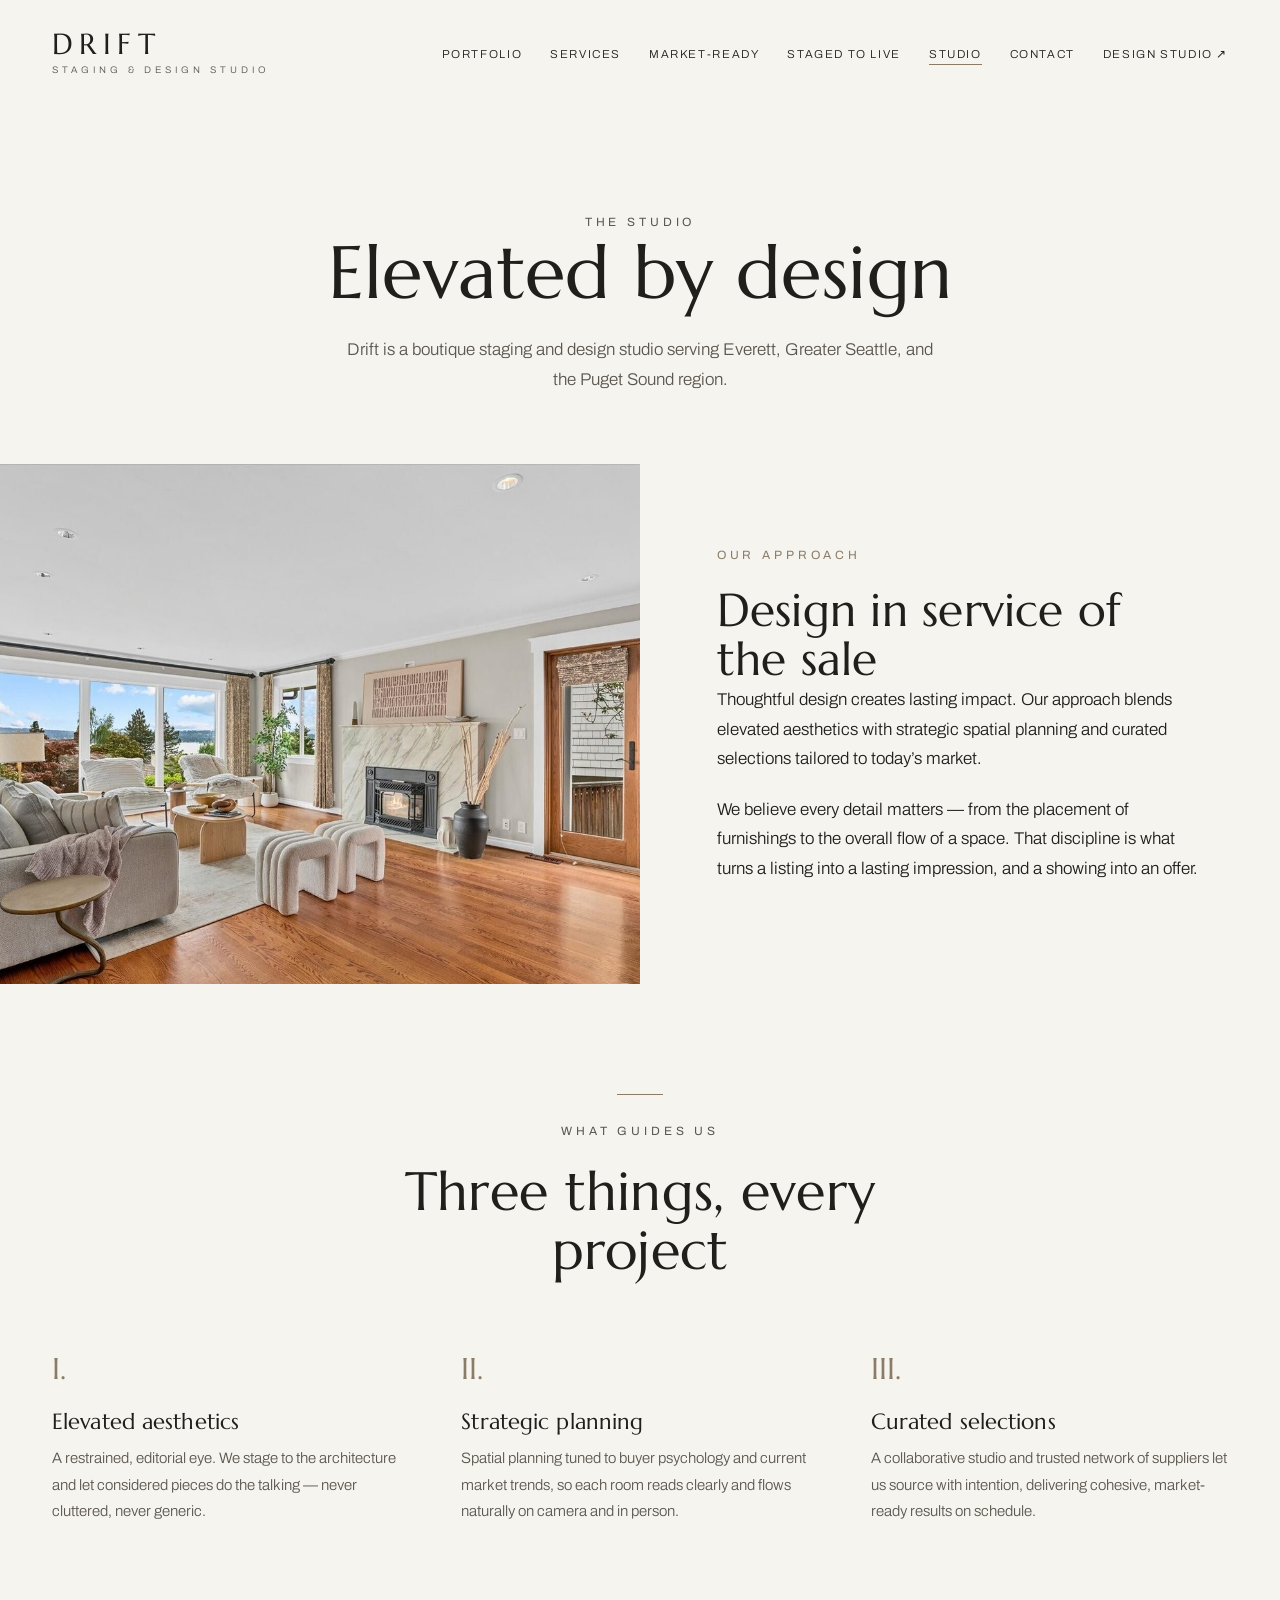
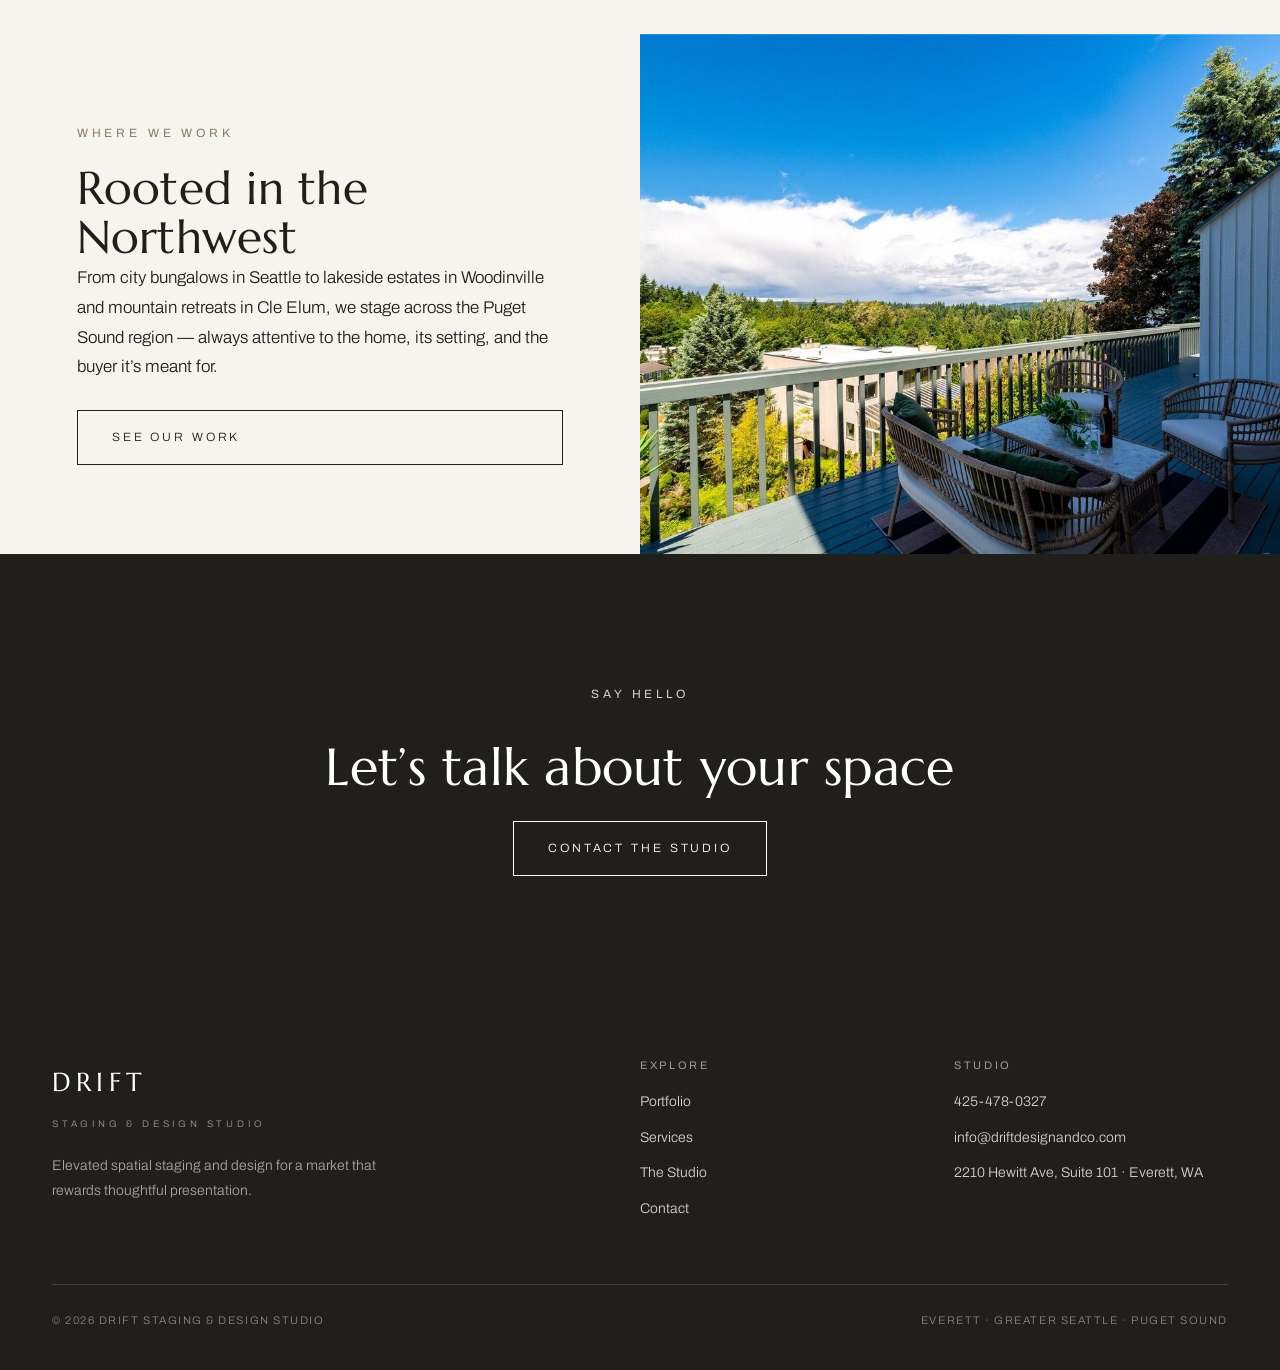
==== about.html @ a352042c "Add full staging site" ====
<!DOCTYPE html>
<html lang="en">
<head>
<meta charset="utf-8">
<meta name="viewport" content="width=device-width, initial-scale=1">
<title>The Studio &mdash; Drift Staging &amp; Design Studio</title>
<meta name="description" content="A boutique staging and design studio blending elevated aesthetics with strategic planning.">
<link rel="canonical" href="https://www.driftdesignandco.com/about.html">
<meta name="robots" content="index, follow">
<meta name="author" content="Drift Staging & Design Studio">
<meta property="og:type" content="website">
<meta property="og:site_name" content="Drift Staging & Design Studio">
<meta property="og:title" content="The Studio &mdash; Drift Staging &amp; Design Studio">
<meta property="og:description" content="A boutique staging and design studio blending elevated aesthetics with strategic planning.">
<meta property="og:url" content="https://www.driftdesignandco.com/about.html">
<meta property="og:image" content="https://www.driftdesignandco.com/assets/img/portfolio/84th-ave/84th-ave-01.jpg">
<meta name="twitter:card" content="summary_large_image">
<meta name="twitter:title" content="The Studio &mdash; Drift Staging &amp; Design Studio">
<meta name="twitter:description" content="A boutique staging and design studio blending elevated aesthetics with strategic planning.">
<meta name="twitter:image" content="https://www.driftdesignandco.com/assets/img/portfolio/84th-ave/84th-ave-01.jpg">
<meta name="theme-color" content="#211f1c">
<script type="application/ld+json">{"@context":"https://schema.org","@type":"ProfessionalService","name":"Drift Staging & Design Studio","alternateName":"Drift Staging","description":"Boutique home staging and market-ready design serving Everett, Greater Seattle, and the Puget Sound region.","image":"https://www.driftdesignandco.com/assets/img/portfolio/84th-ave/84th-ave-01.jpg","@id":"https://www.driftdesignandco.com","url":"https://www.driftdesignandco.com","telephone":"+1-425-478-0327","email":"info@driftdesignandco.com","address":{"@type":"PostalAddress","streetAddress":"2210 Hewitt Ave, Suite 101","addressLocality":"Everett","addressRegion":"WA","postalCode":"98201","addressCountry":"US"},"areaServed":["Everett","Seattle","Bellevue","Snohomish County","King County","Puget Sound"],"knowsAbout":["home staging","vacant staging","occupied staging","spec home staging","market-ready refresh","real estate staging"],"priceRange":"$$"}</script>
<link rel="preconnect" href="https://fonts.googleapis.com"><link rel="preconnect" href="https://fonts.gstatic.com" crossorigin><link href="https://fonts.googleapis.com/css2?family=Marcellus&family=Archivo:wght@300;400;500;600&display=swap" rel="stylesheet">
<link rel="stylesheet" href="assets/css/style.css">
</head>
<body>
<header class="site-header on-light">
  <div class="wrap">
    <a class="brand" href="index.html">
      <span class="mark">Drift</span>
      <span class="sub">Staging &amp; Design Studio</span>
    </a>
    <button class="nav-toggle" onclick="document.querySelector('nav.main').classList.toggle('show')">Menu</button>
    <nav class="main">
      <a href="portfolio.html">Portfolio</a>
      <a href="services.html">Services</a>
      <a href="market-ready.html">Market-Ready</a>
      <a href="staged-to-live.html">Staged to Live</a>
      <a href="about.html" class="active">Studio</a>
      <a href="contact.html">Contact</a>
      <a href="https://www.drift-ia.com" target="_blank" rel="noopener">Design Studio &nearr;</a>
    </nav>
  </div>
</header>

<section class="page-hero">
  <div class="wrap">
    <p class="eyebrow reveal">The Studio</p>
    <h1 class="reveal">Elevated by design</h1>
    <p class="reveal">Drift is a boutique staging and design studio serving Everett, Greater Seattle, and the Puget Sound region.</p>
  </div>
</section>

<section class="split">
  <div class="media"><img src="assets/img/portfolio/elma-court/elma-court-02.jpg" alt="Elevated staged interior"></div>
  <div class="body reveal">
    <p class="eyebrow">Our Approach</p>
    <h2>Design in service of the sale</h2>
    <p>Thoughtful design creates lasting impact. Our approach blends elevated aesthetics with strategic spatial planning and curated selections tailored to today&rsquo;s market.</p>
    <p>We believe every detail matters — from the placement of furnishings to the overall flow of a space. That discipline is what turns a listing into a lasting impression, and a showing into an offer.</p>
  </div>
</section>

<section class="pad">
  <div class="wrap">
    <div class="section-head center reveal">
      <hr class="rule">
      <p class="eyebrow">What Guides Us</p>
      <h2>Three things, every project</h2>
    </div>
    <div class="values">
      <div class="reveal">
        <span class="num">I.</span>
        <h3>Elevated aesthetics</h3>
        <p>A restrained, editorial eye. We stage to the architecture and let considered pieces do the talking — never cluttered, never generic.</p>
      </div>
      <div class="reveal">
        <span class="num">II.</span>
        <h3>Strategic planning</h3>
        <p>Spatial planning tuned to buyer psychology and current market trends, so each room reads clearly and flows naturally on camera and in person.</p>
      </div>
      <div class="reveal">
        <span class="num">III.</span>
        <h3>Curated selections</h3>
        <p>A collaborative studio and trusted network of suppliers let us source with intention, delivering cohesive, market-ready results on schedule.</p>
      </div>
    </div>
  </div>
</section>

<section class="split reverse">
  <div class="media"><img src="assets/img/portfolio/paisley/paisley-01.jpg" alt="Indoor-outdoor living"></div>
  <div class="body reveal">
    <p class="eyebrow">Where We Work</p>
    <h2>Rooted in the Northwest</h2>
    <p>From city bungalows in Seattle to lakeside estates in Woodinville and mountain retreats in Cle Elum, we stage across the Puget Sound region — always attentive to the home, its setting, and the buyer it&rsquo;s meant for.</p>
    <a class="btn" href="portfolio.html" style="margin-top:8px;">See Our Work</a>
  </div>
</section>

<section class="cta pad">
  <div class="wrap">
    <p class="eyebrow light reveal">Say Hello</p>
    <h2 class="reveal">Let&rsquo;s talk about your space</h2>
    <div class="reveal" style="margin-top:26px;"><a class="btn light" href="contact.html">Contact the Studio</a></div>
  </div>
</section>

<footer class="site-footer">
  <div class="wrap">
    <div class="cols">
      <div>
        <div class="mark">Drift</div>
        <div class="sub">Staging &amp; Design Studio</div>
        <p style="margin-top:22px;max-width:340px;font-size:14px;color:rgba(255,255,255,.6);">
          Elevated spatial staging and design for a market that rewards thoughtful presentation.</p>
        <div class="footer-social">
          <a data-social="instagram" href="#" target="_blank" rel="noopener" hidden>Instagram</a>
          <a data-social="facebook" href="#" target="_blank" rel="noopener" hidden>Facebook</a>
          <a data-social="pinterest" href="#" target="_blank" rel="noopener" hidden>Pinterest</a>
          <a data-social="houzz" href="#" target="_blank" rel="noopener" hidden>Houzz</a>
          <a data-social="linkedin" href="#" target="_blank" rel="noopener" hidden>LinkedIn</a>
        </div>
      </div>
      <div>
        <h4>Explore</h4>
        <a href="portfolio.html">Portfolio</a>
        <a href="services.html">Services</a>
        <a href="about.html">The Studio</a>
        <a href="contact.html">Contact</a>
      </div>
      <div>
        <h4>Studio</h4>
        <a data-cms="phone" href="tel:4254780327">425-478-0327</a>
        <a data-cms="email" href="mailto:info@driftdesignandco.com">info@driftdesignandco.com</a>
        <a href="contact.html">2210 Hewitt Ave, Suite 101 &middot; Everett, WA</a>
      </div>
    </div>
    <div class="bottom">
      <span>&copy; 2026 Drift Staging &amp; Design Studio</span>
      <span>Everett &middot; Greater Seattle &middot; Puget Sound</span>
    </div>
  </div>
</footer>
<script src="assets/js/app.js" defer></script>
<script src="https://identity.netlify.com/v1/netlify-identity-widget.js"></script>
<script>if(window.netlifyIdentity){netlifyIdentity.on("init",function(u){if(!u){netlifyIdentity.on("login",function(){document.location.href="/admin/";});}});}</script>
</body>
</html>
---- assets/css/style.css ----
/* ===========================================================
   Drift Staging & Design Studio — editorial minimal
   =========================================================== */
:root{
  --bg:#f6f4ef;
  --paper:#fbfaf7;
  --ink:#211f1c;
  --ink-soft:#5b564e;
  --line:#ded8cd;
  --accent:#8a7c67;      /* warm taupe */
  --accent-deep:#6f6357;
  --maxw:1240px;
  --serif:"Marcellus", Georgia, "Times New Roman", serif;
  --sans:"Archivo", "Helvetica Neue", Arial, sans-serif;
}
*{box-sizing:border-box;}
html{scroll-behavior:smooth;}
body{
  margin:0;
  background:var(--bg);
  color:var(--ink);
  font-family:var(--sans);
  font-size:17px;
  line-height:1.75;
  font-weight:300;
  -webkit-font-smoothing:antialiased;
  text-rendering:optimizeLegibility;
}
img{max-width:100%;display:block;}
a{color:inherit;text-decoration:none;transition:color .25s ease,opacity .25s ease;}
h1,h2,h3,h4{font-family:var(--serif);font-weight:400;line-height:1.08;letter-spacing:.005em;margin:0;}
p{margin:0 0 1.2em;}
.wrap{max-width:var(--maxw);margin:0 auto;padding:0 32px;}
.eyebrow{
  font-family:var(--sans);
  font-size:12px;
  letter-spacing:.32em;
  text-transform:uppercase;
  font-weight:400;
  color:var(--accent);
  margin:0 0 20px;
}
.eyebrow.light{color:rgba(255,255,255,.8);}

/* ---------- Header / nav ---------- */
.site-header{
  position:absolute;top:0;left:0;right:0;z-index:40;
}
.site-header .wrap{
  display:flex;align-items:center;justify-content:space-between;
  padding-top:30px;padding-bottom:30px;
}
.brand{display:flex;flex-direction:column;line-height:1;}
.brand .mark{font-family:var(--serif);font-size:29px;letter-spacing:.22em;text-transform:uppercase;}
.brand .sub{font-family:var(--sans);font-size:9.5px;letter-spacing:.42em;text-transform:uppercase;margin-top:7px;color:var(--ink-soft);}
nav.main a{
  font-size:11.5px;letter-spacing:.14em;text-transform:uppercase;
  margin-left:24px;color:var(--ink);position:relative;padding-bottom:3px;
}
nav.main a:hover{color:var(--accent);}
nav.main a.active:after{
  content:"";position:absolute;left:0;bottom:-2px;width:100%;height:1px;background:var(--accent);
}
.nav-toggle{display:none;background:none;border:0;cursor:pointer;font-size:12px;letter-spacing:.2em;text-transform:uppercase;}

/* header variant on light pages */
.site-header.on-light .brand .mark,
.site-header.on-light nav.main a{color:var(--ink);}

/* header over dark hero */
.site-header.on-dark .brand .mark,
.site-header.on-dark .brand .sub,
.site-header.on-dark nav.main a,
.site-header.on-dark .nav-toggle{color:#fff;}
.site-header.on-dark .brand .sub{color:rgba(255,255,255,.75);}
.site-header.on-dark nav.main a:hover{color:#fff;opacity:.7;}

/* ---------- Hero ---------- */
.hero{position:relative;min-height:92vh;display:flex;align-items:flex-end;color:#fff;overflow:hidden;}
.hero .bg{position:absolute;inset:0;}
.hero .bg img{width:100%;height:100%;object-fit:cover;}
.hero .bg:after{content:"";position:absolute;inset:0;background:linear-gradient(180deg,rgba(20,18,16,.32) 0%,rgba(20,18,16,.12) 40%,rgba(20,18,16,.55) 100%);}
.hero .inner{position:relative;z-index:2;padding-bottom:9vh;max-width:840px;}
.hero h1{font-size:clamp(44px,7vw,92px);font-weight:300;letter-spacing:.01em;}
.hero h1 em{font-style:italic;}
.hero .lede{font-size:clamp(16px,1.6vw,19px);font-weight:300;max-width:520px;margin-top:26px;color:rgba(255,255,255,.92);}

/* page hero (interior pages) */
.page-hero{padding:190px 0 70px;text-align:center;}
.page-hero h1{font-size:clamp(40px,6vw,74px);font-weight:300;}
.page-hero p{max-width:600px;margin:22px auto 0;color:var(--ink-soft);}

/* ---------- Buttons ---------- */
.btn{
  display:inline-block;font-family:var(--sans);font-size:12px;letter-spacing:.24em;text-transform:uppercase;
  padding:16px 34px;border:1px solid var(--ink);color:var(--ink);background:transparent;cursor:pointer;
}
.btn:hover{background:var(--ink);color:var(--bg);}
.btn.light{border-color:#fff;color:#fff;}
.btn.light:hover{background:#fff;color:var(--ink);}
.btn.solid{background:var(--ink);color:var(--bg);}
.btn.solid:hover{background:var(--accent);border-color:var(--accent);}

/* ---------- Sections ---------- */
section{position:relative;}
.pad{padding:110px 0;}
.pad-sm{padding:70px 0;}
.center{text-align:center;}
.section-head{max-width:640px;}
.section-head.center{margin:0 auto;}
.section-head h2{font-size:clamp(32px,4.4vw,54px);font-weight:300;}
.section-head p{margin-top:20px;color:var(--ink-soft);}
.rule{width:46px;height:1px;background:var(--accent);border:0;margin:0 0 26px;}
.center .rule{margin-left:auto;margin-right:auto;}

/* statement band */
.statement{background:var(--paper);border-top:1px solid var(--line);border-bottom:1px solid var(--line);}
.statement .wrap{max-width:900px;text-align:center;}
.statement p{font-family:var(--serif);font-size:clamp(24px,3.2vw,38px);line-height:1.35;font-weight:300;color:var(--ink);}
.statement .sig{font-family:var(--sans);font-size:12px;letter-spacing:.28em;text-transform:uppercase;color:var(--accent);margin-top:28px;}

/* services grid */
.svc-grid{display:grid;grid-template-columns:repeat(3,1fr);gap:1px;background:var(--line);border:1px solid var(--line);margin-top:60px;}
.svc-card{background:var(--bg);padding:48px 38px;}
.svc-card .num{font-family:var(--serif);font-size:15px;color:var(--accent);letter-spacing:.1em;}
.svc-card h3{font-size:27px;margin:18px 0 14px;font-weight:400;}
.svc-card p{font-size:15px;color:var(--ink-soft);margin:0;}

/* feature split */
.split{display:grid;grid-template-columns:1fr 1fr;gap:0;align-items:stretch;}
.split .media{overflow:hidden;min-height:520px;}
.split .media img{width:100%;height:100%;object-fit:cover;}
.split .body{display:flex;flex-direction:column;justify-content:center;padding:80px clamp(32px,6vw,96px);}
.split.reverse .media{order:2;}
.split .body h2{font-size:clamp(30px,3.8vw,46px);font-weight:300;}

/* featured 3-up */
.trio{display:grid;grid-template-columns:repeat(3,1fr);gap:20px;margin-top:56px;}
.trio figure{margin:0;overflow:hidden;}
.trio figure img{width:100%;aspect-ratio:4/5;object-fit:cover;transition:transform 1s ease;}
.trio figure:hover img{transform:scale(1.05);}
.trio figcaption{font-size:12px;letter-spacing:.18em;text-transform:uppercase;color:var(--ink-soft);margin-top:14px;}

/* CTA band */
.cta{background:var(--ink);color:#fff;text-align:center;}
.cta h2{font-size:clamp(30px,4.2vw,52px);font-weight:300;color:#fff;}
.cta p{color:rgba(255,255,255,.72);max-width:520px;margin:20px auto 34px;}

/* ---------- Portfolio ---------- */
.project{margin-bottom:96px;}
.project-head{display:flex;align-items:baseline;justify-content:space-between;border-bottom:1px solid var(--line);padding-bottom:18px;margin-bottom:26px;flex-wrap:wrap;gap:8px;}
.project-head h3{font-size:clamp(26px,3.2vw,40px);font-weight:400;}
.project-head .loc{font-size:12px;letter-spacing:.22em;text-transform:uppercase;color:var(--accent);}
.grid-gallery{display:grid;grid-template-columns:repeat(12,1fr);gap:16px;}
.grid-gallery .tile{overflow:hidden;cursor:pointer;background:var(--line);}
.grid-gallery .tile img{width:100%;height:100%;object-fit:cover;transition:transform 1s ease,opacity .3s ease;}
.grid-gallery .tile:hover img{transform:scale(1.045);}
/* tile spans — varied editorial layout */
.tile.big{grid-column:span 8;aspect-ratio:16/10;}
.tile.small{grid-column:span 4;aspect-ratio:4/5;}
.tile.half{grid-column:span 6;aspect-ratio:3/2;}
.tile.third{grid-column:span 4;aspect-ratio:1/1;}
.tile.full{grid-column:span 12;aspect-ratio:16/8;}

/* lightbox */
.lb{position:fixed;inset:0;background:rgba(18,16,14,.94);display:none;align-items:center;justify-content:center;z-index:200;}
.lb.open{display:flex;}
.lb img{max-width:90vw;max-height:86vh;object-fit:contain;box-shadow:0 20px 60px rgba(0,0,0,.5);}
.lb .close,.lb .nav{position:absolute;color:#fff;background:none;border:0;cursor:pointer;font-family:var(--sans);}
.lb .close{top:26px;right:34px;font-size:13px;letter-spacing:.2em;text-transform:uppercase;}
.lb .nav{top:50%;transform:translateY(-50%);font-size:40px;padding:10px 22px;opacity:.7;}
.lb .nav:hover{opacity:1;}
.lb .prev{left:12px;}.lb .next{right:12px;}

/* ---------- About ---------- */
.values{display:grid;grid-template-columns:repeat(3,1fr);gap:52px;margin-top:64px;}
.values h3{font-size:22px;font-weight:400;margin-bottom:12px;}
.values .num{font-family:var(--serif);font-size:30px;color:var(--accent);display:block;margin-bottom:14px;}
.values p{font-size:15px;color:var(--ink-soft);margin:0;}

/* ---------- Contact ---------- */
.contact-grid{display:grid;grid-template-columns:1fr 1fr;gap:0;border:1px solid var(--line);}
.contact-grid .col{padding:64px clamp(32px,5vw,72px);}
.contact-grid .col+.col{border-left:1px solid var(--line);}
.contact-grid .media{padding:0;min-height:460px;}
.contact-grid .media img{width:100%;height:100%;object-fit:cover;}
.info-row{margin-bottom:34px;}
.info-row .label{font-size:11px;letter-spacing:.26em;text-transform:uppercase;color:var(--accent);margin-bottom:8px;}
.info-row a,.info-row div{font-size:19px;font-family:var(--serif);}
.pill-row{display:flex;gap:14px;flex-wrap:wrap;margin-top:10px;}

/* ---------- Footer ---------- */
.site-footer{background:var(--ink);color:rgba(255,255,255,.75);padding:74px 0 40px;}
.site-footer .cols{display:grid;grid-template-columns:2fr 1fr 1fr;gap:40px;padding-bottom:52px;border-bottom:1px solid rgba(255,255,255,.14);}
.site-footer .mark{font-family:var(--serif);font-size:26px;letter-spacing:.2em;text-transform:uppercase;color:#fff;}
.site-footer .sub{font-size:9.5px;letter-spacing:.4em;text-transform:uppercase;margin-top:10px;color:rgba(255,255,255,.55);}
.site-footer h4{font-family:var(--sans);font-size:11px;letter-spacing:.24em;text-transform:uppercase;color:rgba(255,255,255,.55);font-weight:400;margin-bottom:18px;}
.site-footer a{display:block;font-size:14px;margin-bottom:11px;color:rgba(255,255,255,.8);}
.site-footer a:hover{color:#fff;}
.site-footer .bottom{display:flex;justify-content:space-between;padding-top:26px;font-size:11px;letter-spacing:.14em;text-transform:uppercase;color:rgba(255,255,255,.45);flex-wrap:wrap;gap:10px;}

/* reveal */
.reveal{opacity:0;transform:translateY(24px);transition:opacity 1s ease,transform 1s ease;}
.reveal.in{opacity:1;transform:none;}

/* ---------- Responsive ---------- */
@media(max-width:900px){
  .svc-grid{grid-template-columns:1fr;}
  .split{grid-template-columns:1fr;}
  .split .media{min-height:340px;}
  .split.reverse .media{order:0;}
  .trio{grid-template-columns:1fr;}
  .values{grid-template-columns:1fr;gap:38px;}
  .contact-grid{grid-template-columns:1fr;}
  .contact-grid .col+.col{border-left:0;border-top:1px solid var(--line);}
  .site-footer .cols{grid-template-columns:1fr;gap:30px;}
  .tile.big,.tile.small,.tile.half,.tile.third{grid-column:span 12;aspect-ratio:3/2;}
}
@media(max-width:760px){
  nav.main{display:none;position:absolute;top:100%;left:0;right:0;background:var(--bg);flex-direction:column;padding:10px 32px 26px;box-shadow:0 20px 40px rgba(0,0,0,.08);}
  nav.main.show{display:flex;}
  nav.main a{margin:0;padding:14px 0;border-bottom:1px solid var(--line);color:var(--ink);}
  .site-header.on-dark nav.main a{color:var(--ink);}
  .nav-toggle{display:block;}
  .wrap{padding:0 22px;}
  .pad{padding:72px 0;}
}

/* cross-promo band */
.crosslink{background:var(--paper);border-top:1px solid var(--line);border-bottom:1px solid var(--line);}
.crosslink .wrap{display:flex;align-items:center;justify-content:space-between;gap:30px;flex-wrap:wrap;}
.crosslink .txt h3{font-size:clamp(24px,3vw,36px);font-weight:300;}
.crosslink .txt p{color:var(--ink-soft);margin:10px 0 0;max-width:520px;font-size:15px;}
@media(max-width:700px){.crosslink .wrap{flex-direction:column;text-align:center;align-items:center;}}

/* ---------- Lead form ---------- */
.lead-form .hp{position:absolute;left:-9999px;}
.frow{display:grid;grid-template-columns:1fr 1fr;gap:24px;}
.field{margin-bottom:24px;display:flex;flex-direction:column;}
.field label{font-family:var(--sans);font-size:11px;letter-spacing:.18em;text-transform:uppercase;color:var(--ink-soft);margin-bottom:9px;}
.field label span{color:var(--accent);}
.field input,.field select,.field textarea{
  font-family:var(--sans);font-size:15px;font-weight:300;color:var(--ink);
  background:var(--paper);border:1px solid var(--line);padding:14px 16px;width:100%;
  transition:border-color .25s ease;-webkit-appearance:none;appearance:none;border-radius:0;
}
.field input:focus,.field select:focus,.field textarea:focus{outline:none;border-color:var(--accent);}
.field textarea{resize:vertical;min-height:110px;}
.field select{background-image:url("data:image/svg+xml;utf8,<svg xmlns='http://www.w3.org/2000/svg' width='12' height='8' viewBox='0 0 12 8'><path d='M1 1l5 5 5-5' stroke='%238a7c67' stroke-width='1.4' fill='none'/></svg>");background-repeat:no-repeat;background-position:right 16px center;padding-right:40px;}
.field ::placeholder{color:#b7ad9d;}
.form-actions{display:flex;align-items:center;gap:26px;flex-wrap:wrap;margin-top:8px;}
.form-note{font-size:13px;color:var(--ink-soft);margin:0;}
.form-note a{color:var(--accent);border-bottom:1px solid var(--line);}
.form-success{text-align:center;padding:60px 20px;}
.form-success h2{font-size:clamp(28px,3.6vw,44px);font-weight:300;}
.form-success p{color:var(--ink-soft);margin-top:16px;}
@media(max-width:640px){.frow{grid-template-columns:1fr;gap:0;}}

/* footer social */
.footer-social{display:flex;gap:20px;flex-wrap:wrap;margin-top:18px;}
.footer-social a{display:inline;font-size:11px;letter-spacing:.16em;text-transform:uppercase;color:rgba(255,255,255,.7);margin:0;}
.footer-social a:hover{color:#fff;}
.footer-social a[hidden]{display:none;}

/* ---------- Staged to Live ---------- */
.steps{display:grid;grid-template-columns:repeat(5,1fr);gap:1px;background:var(--line);border:1px solid var(--line);margin-top:56px;}
.steps .step{background:var(--bg);padding:38px 26px;}
.steps .step .n{font-family:var(--serif);font-size:15px;color:var(--accent);letter-spacing:.1em;}
.steps .step h3{font-size:21px;font-weight:400;margin:14px 0 10px;}
.steps .step p{font-size:14px;color:var(--ink-soft);margin:0;line-height:1.7;}
@media(max-width:900px){.steps{grid-template-columns:1fr 1fr;}}
@media(max-width:560px){.steps{grid-template-columns:1fr;}}
.vendor-grid{display:grid;grid-template-columns:repeat(4,1fr);gap:1px;background:var(--line);border:1px solid var(--line);margin-top:48px;}
.vendor-grid span{background:var(--bg);padding:28px 18px;text-align:center;font-family:var(--serif);font-size:19px;color:var(--ink);letter-spacing:.02em;}
@media(max-width:800px){.vendor-grid{grid-template-columns:repeat(2,1fr);}}
.res-row{display:flex;gap:16px;justify-content:center;flex-wrap:wrap;margin-top:8px;}
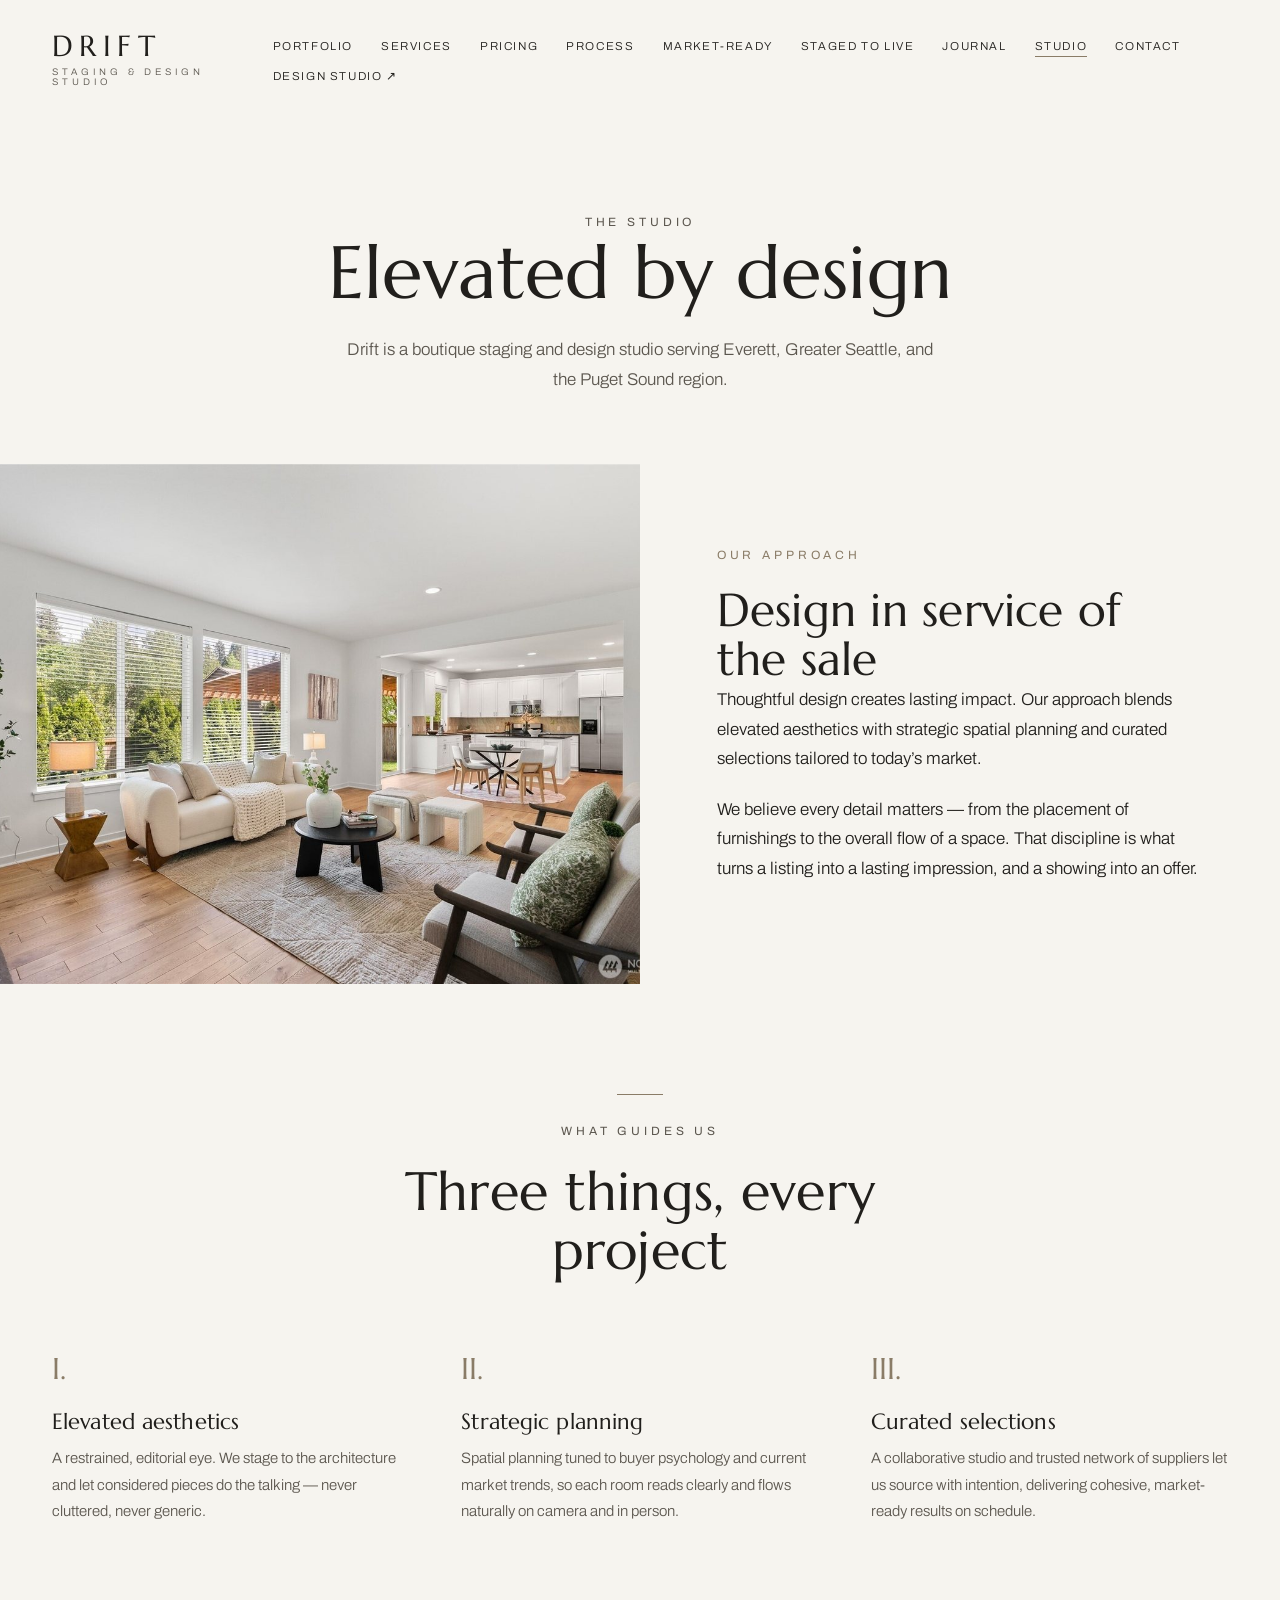
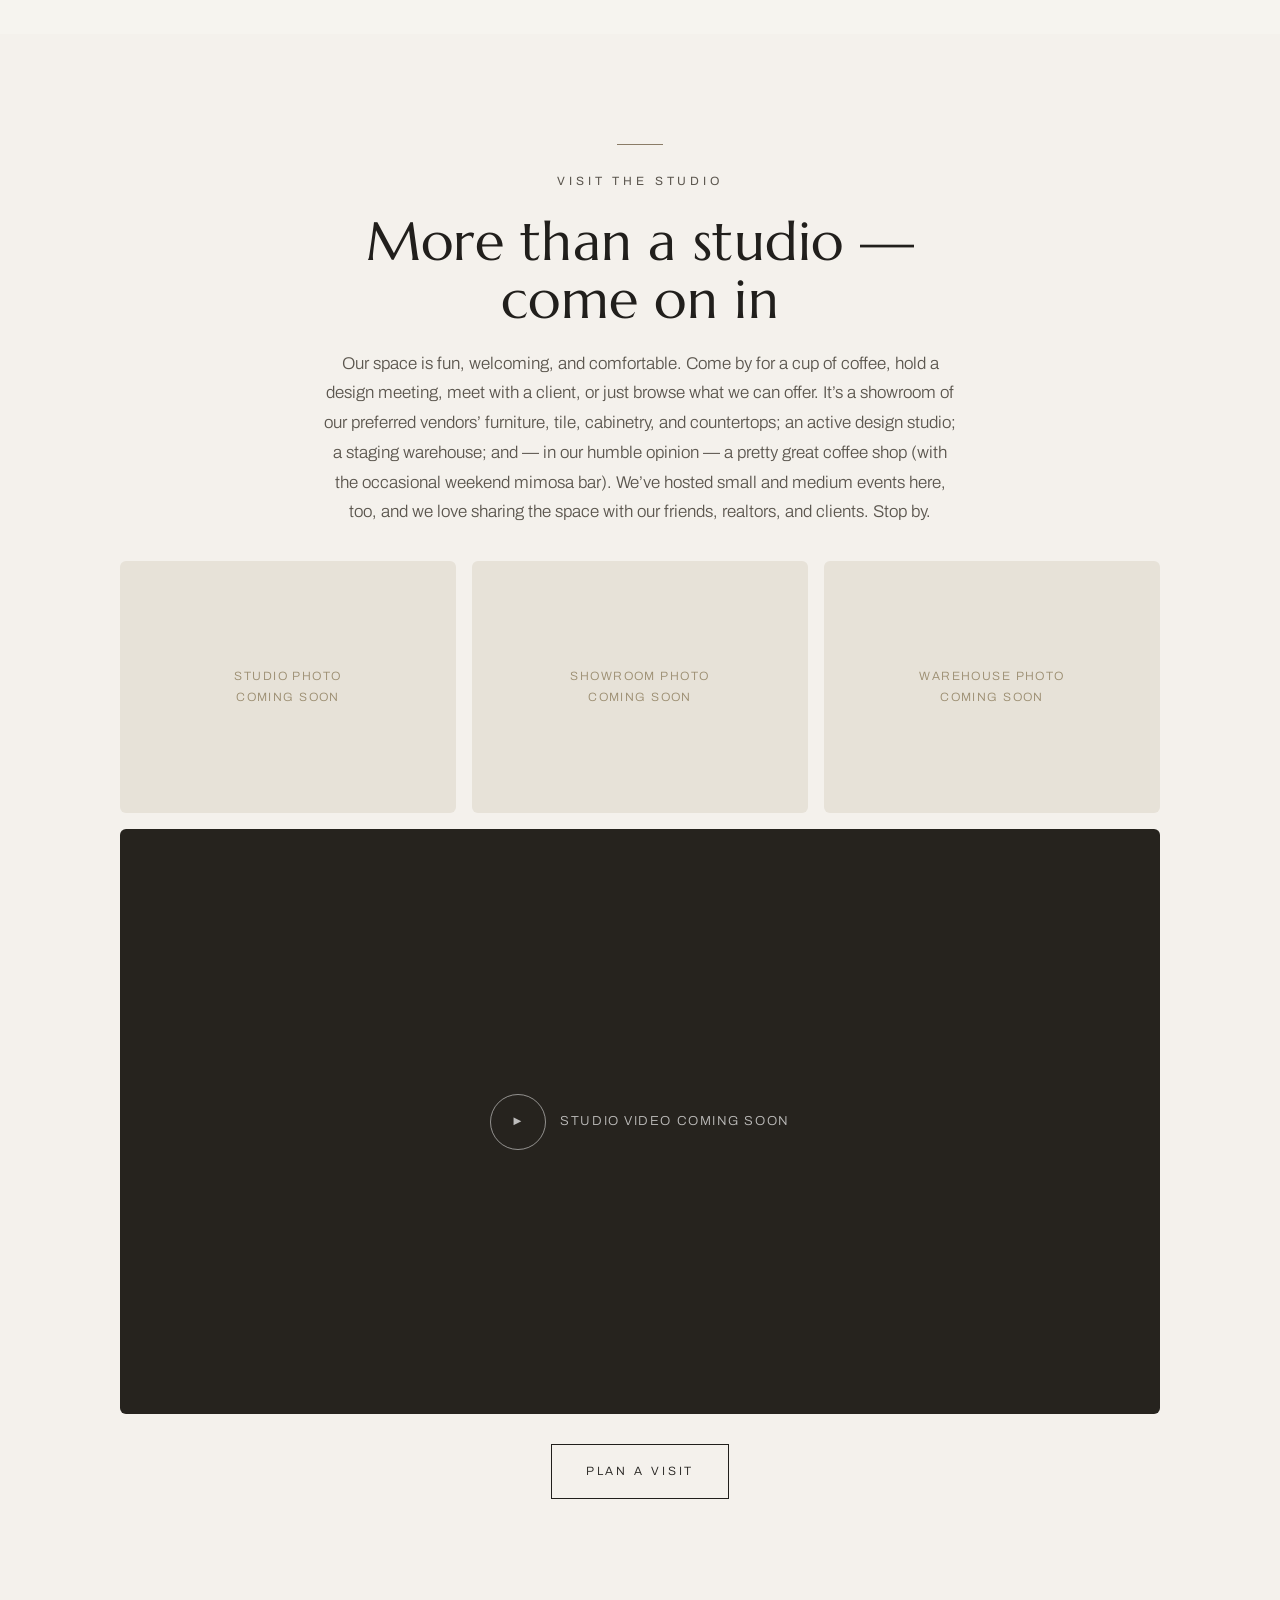
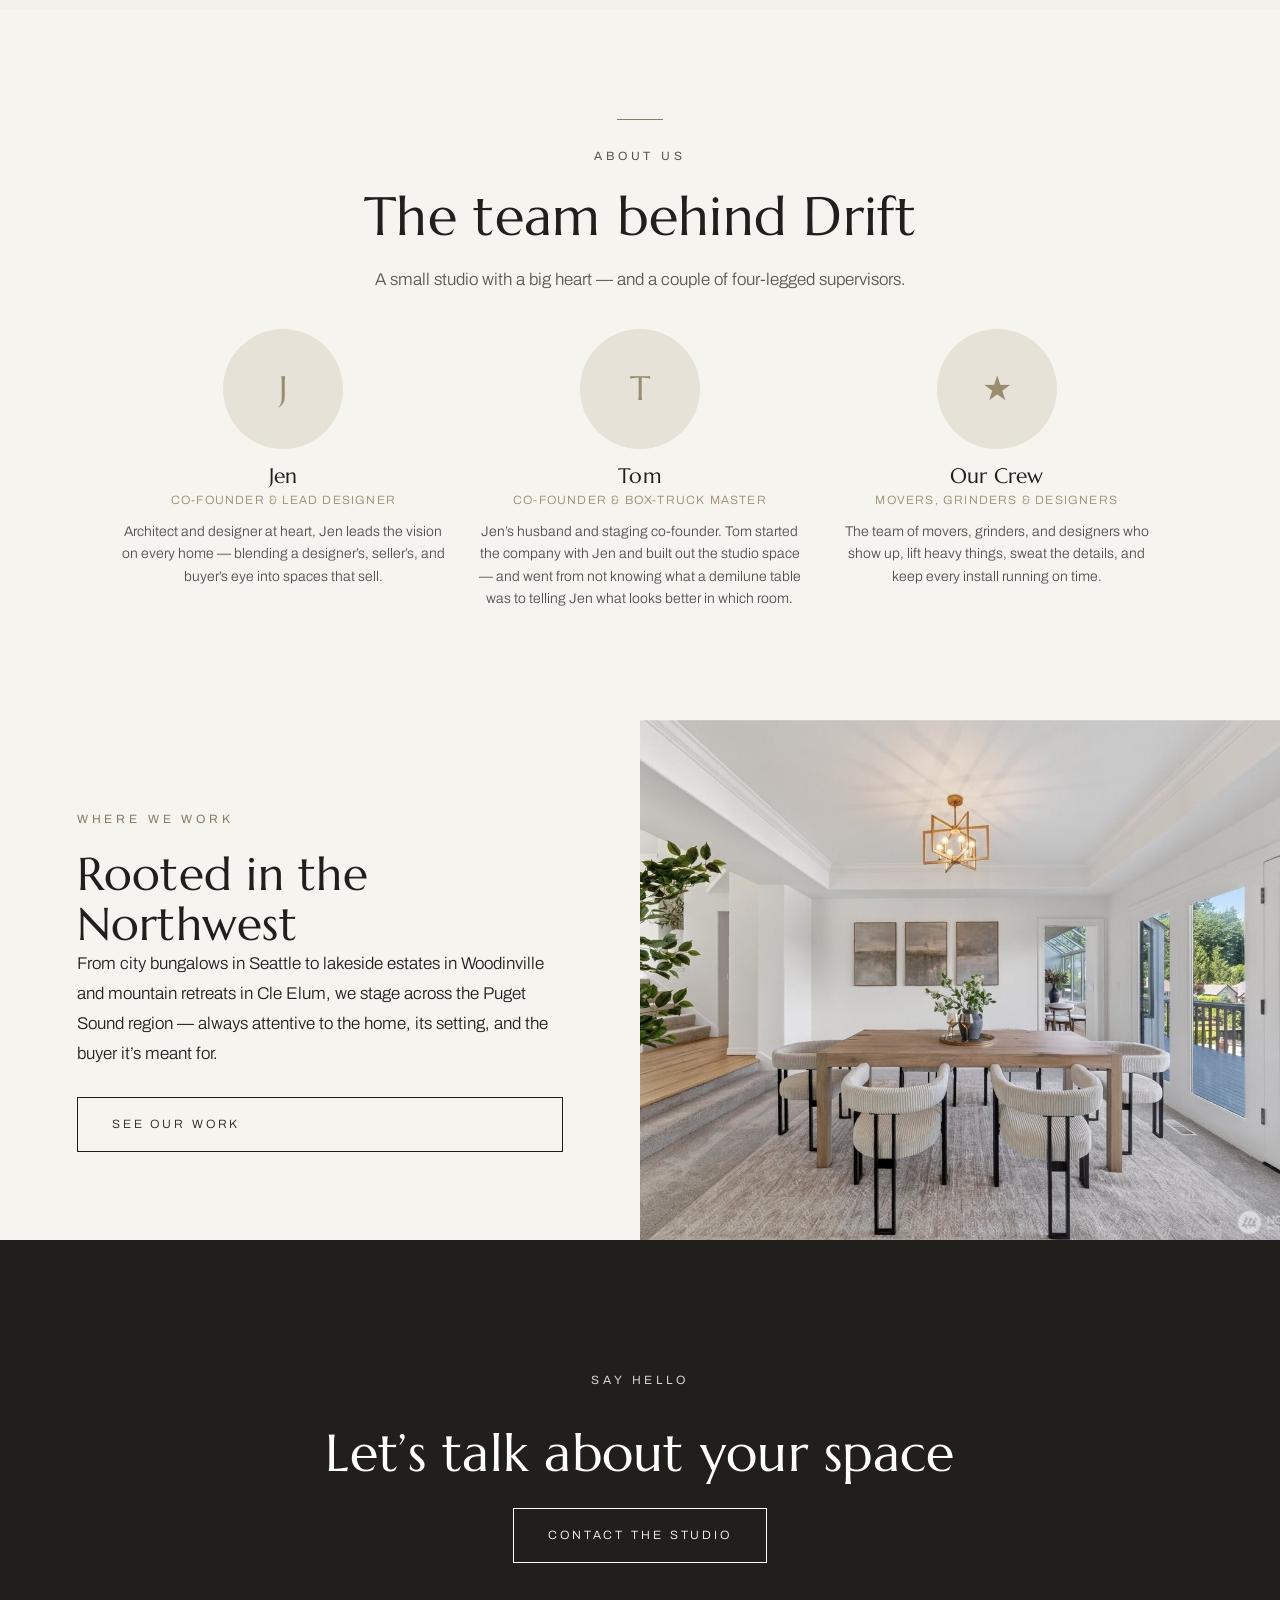
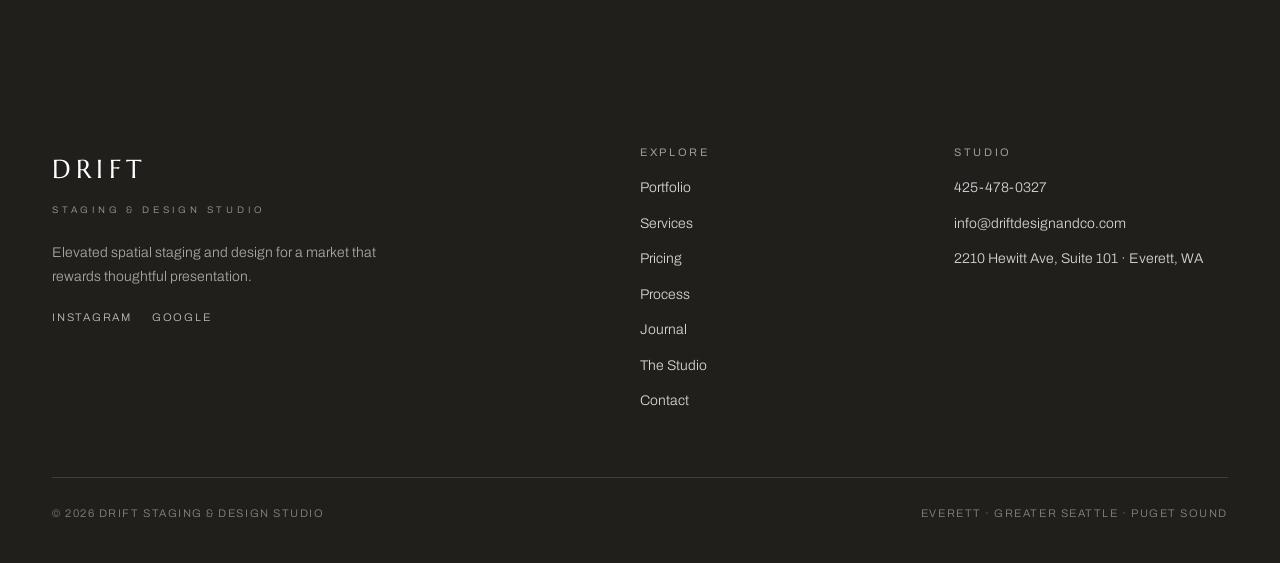
==== commit dbd20d79: "Add files via upload" ====
--- a/about.html
+++ b/about.html
@@ -4,146 +4,211 @@
 <meta charset="utf-8">
 <meta name="viewport" content="width=device-width, initial-scale=1">
 <title>The Studio &mdash; Drift Staging &amp; Design Studio</title>
-<meta name="description" content="A boutique staging and design studio blending elevated aesthetics with strategic planning.">
+<meta name="description" content="Meet Drift — a boutique staging and design studio in Everett, with a welcoming studio space, showroom, and staging warehouse serving Greater Seattle.">
 <link rel="canonical" href="https://www.driftdesignandco.com/about.html">
 <meta name="robots" content="index, follow">
 <meta name="author" content="Drift Staging & Design Studio">
 <meta property="og:type" content="website">
 <meta property="og:site_name" content="Drift Staging & Design Studio">
 <meta property="og:title" content="The Studio &mdash; Drift Staging &amp; Design Studio">
-<meta property="og:description" content="A boutique staging and design studio blending elevated aesthetics with strategic planning.">
+<meta property="og:description" content="Meet Drift — a boutique staging and design studio in Everett, with a welcoming studio space, showroom, and staging warehouse serving Greater Seattle.">
 <meta property="og:url" content="https://www.driftdesignandco.com/about.html">
 <meta property="og:image" content="https://www.driftdesignandco.com/assets/img/portfolio/84th-ave/84th-ave-01.jpg">
 <meta name="twitter:card" content="summary_large_image">
 <meta name="twitter:title" content="The Studio &mdash; Drift Staging &amp; Design Studio">
-<meta name="twitter:description" content="A boutique staging and design studio blending elevated aesthetics with strategic planning.">
+<meta name="twitter:description" content="Meet Drift — a boutique staging and design studio in Everett serving Greater Seattle.">
 <meta name="twitter:image" content="https://www.driftdesignandco.com/assets/img/portfolio/84th-ave/84th-ave-01.jpg">
 <meta name="theme-color" content="#211f1c">
 <script type="application/ld+json">{"@context":"https://schema.org","@type":"ProfessionalService","name":"Drift Staging & Design Studio","alternateName":"Drift Staging","description":"Boutique home staging and market-ready design serving Everett, Greater Seattle, and the Puget Sound region.","image":"https://www.driftdesignandco.com/assets/img/portfolio/84th-ave/84th-ave-01.jpg","@id":"https://www.driftdesignandco.com","url":"https://www.driftdesignandco.com","telephone":"+1-425-478-0327","email":"info@driftdesignandco.com","address":{"@type":"PostalAddress","streetAddress":"2210 Hewitt Ave, Suite 101","addressLocality":"Everett","addressRegion":"WA","postalCode":"98201","addressCountry":"US"},"areaServed":["Everett","Seattle","Bellevue","Snohomish County","King County","Puget Sound"],"knowsAbout":["home staging","vacant staging","occupied staging","spec home staging","market-ready refresh","real estate staging"],"priceRange":"$$"}</script>
 <link rel="preconnect" href="https://fonts.googleapis.com"><link rel="preconnect" href="https://fonts.gstatic.com" crossorigin><link href="https://fonts.googleapis.com/css2?family=Marcellus&family=Archivo:wght@300;400;500;600&display=swap" rel="stylesheet">
 <link rel="stylesheet" href="assets/css/style.css">
+<style>
+.ph-grid{display:grid;grid-template-columns:repeat(3,1fr);gap:16px;max-width:1040px;margin:34px auto 0;}
+.ph-grid.two{grid-template-columns:1fr 1fr;}
+.ph-img{aspect-ratio:4/3;background:#e7e2d8;border-radius:6px;display:flex;align-items:center;justify-content:center;color:#9a8c6f;font-family:'Archivo',sans-serif;font-size:12px;letter-spacing:.12em;text-transform:uppercase;text-align:center;padding:10px;}
+.ph-video{aspect-ratio:16/9;background:#26231e;border-radius:6px;display:flex;align-items:center;justify-content:center;color:rgba(255,255,255,.7);font-family:'Archivo',sans-serif;font-size:13px;letter-spacing:.12em;text-transform:uppercase;max-width:1040px;margin:16px auto 0;}
+.ph-video .play{width:56px;height:56px;border-radius:100px;border:1px solid rgba(255,255,255,.5);display:flex;align-items:center;justify-content:center;margin-right:14px;}
+.team-grid{display:grid;grid-template-columns:repeat(auto-fit,minmax(240px,1fr));gap:30px;max-width:1040px;margin:34px auto 0;}
+.member{text-align:center;}
+.member .avatar{width:120px;height:120px;border-radius:100px;background:#e7e2d8;margin:0 auto 16px;display:flex;align-items:center;justify-content:center;color:#9a8c6f;font-family:'Marcellus',serif;font-size:34px;}
+.member h3{font-family:'Marcellus',serif;font-size:21px;margin:0 0 2px;}
+.member .role{font-family:'Archivo',sans-serif;font-size:12px;letter-spacing:.1em;text-transform:uppercase;color:#9a8c6f;margin-bottom:10px;}
+.member p{font-family:'Archivo',sans-serif;font-size:14px;line-height:1.6;color:rgba(0,0,0,.68);margin:0;}
+</style>
 </head>
 <body>
 <header class="site-header on-light">
-  <div class="wrap">
-    <a class="brand" href="index.html">
-      <span class="mark">Drift</span>
-      <span class="sub">Staging &amp; Design Studio</span>
-    </a>
-    <button class="nav-toggle" onclick="document.querySelector('nav.main').classList.toggle('show')">Menu</button>
-    <nav class="main">
-      <a href="portfolio.html">Portfolio</a>
-      <a href="services.html">Services</a>
-      <a href="market-ready.html">Market-Ready</a>
-      <a href="staged-to-live.html">Staged to Live</a>
-      <a href="about.html" class="active">Studio</a>
-      <a href="contact.html">Contact</a>
-      <a href="https://www.drift-ia.com" target="_blank" rel="noopener">Design Studio &nearr;</a>
-    </nav>
-  </div>
+<div class="wrap">
+<a class="brand" href="index.html">
+<span class="mark">Drift</span>
+<span class="sub">Staging &amp; Design Studio</span>
+</a>
+<button class="nav-toggle" onclick="document.querySelector('nav.main').classList.toggle('show')">Menu</button>
+<nav class="main">
+<a href="portfolio.html">Portfolio</a>
+<a href="services.html">Services</a>
+<a href="pricing.html">Pricing</a>
+<a href="process.html">Process</a>
+<a href="market-ready.html">Market-Ready</a>
+<a href="staged-to-live.html">Staged to Live</a>
+<a href="journal.html">Journal</a>
+<a href="about.html" class="active">Studio</a>
+<a href="contact.html">Contact</a>
+<a href="https://www.drift-ia.com" target="_blank" rel="noopener">Design Studio &nearr;</a>
+</nav>
+</div>
 </header>
 
 <section class="page-hero">
-  <div class="wrap">
-    <p class="eyebrow reveal">The Studio</p>
-    <h1 class="reveal">Elevated by design</h1>
-    <p class="reveal">Drift is a boutique staging and design studio serving Everett, Greater Seattle, and the Puget Sound region.</p>
-  </div>
+<div class="wrap">
+<p class="eyebrow reveal">The Studio</p>
+<h1 class="reveal">Elevated by design</h1>
+<p class="reveal">Drift is a boutique staging and design studio serving Everett, Greater Seattle, and the Puget Sound region.</p>
+</div>
 </section>
 
 <section class="split">
-  <div class="media"><img src="assets/img/portfolio/elma-court/elma-court-02.jpg" alt="Elevated staged interior"></div>
-  <div class="body reveal">
-    <p class="eyebrow">Our Approach</p>
-    <h2>Design in service of the sale</h2>
-    <p>Thoughtful design creates lasting impact. Our approach blends elevated aesthetics with strategic spatial planning and curated selections tailored to today&rsquo;s market.</p>
-    <p>We believe every detail matters — from the placement of furnishings to the overall flow of a space. That discipline is what turns a listing into a lasting impression, and a showing into an offer.</p>
-  </div>
+<div class="media"><img src="assets/img/portfolio/elma-court/elma-court-02.jpg" alt="Elevated staged interior"></div>
+<div class="body reveal">
+<p class="eyebrow">Our Approach</p>
+<h2>Design in service of the sale</h2>
+<p>Thoughtful design creates lasting impact. Our approach blends elevated aesthetics with strategic spatial planning and curated selections tailored to today&rsquo;s market.</p>
+<p>We believe every detail matters — from the placement of furnishings to the overall flow of a space. That discipline is what turns a listing into a lasting impression, and a showing into an offer.</p>
+</div>
 </section>
 
 <section class="pad">
-  <div class="wrap">
-    <div class="section-head center reveal">
-      <hr class="rule">
-      <p class="eyebrow">What Guides Us</p>
-      <h2>Three things, every project</h2>
-    </div>
-    <div class="values">
-      <div class="reveal">
-        <span class="num">I.</span>
-        <h3>Elevated aesthetics</h3>
-        <p>A restrained, editorial eye. We stage to the architecture and let considered pieces do the talking — never cluttered, never generic.</p>
-      </div>
-      <div class="reveal">
-        <span class="num">II.</span>
-        <h3>Strategic planning</h3>
-        <p>Spatial planning tuned to buyer psychology and current market trends, so each room reads clearly and flows naturally on camera and in person.</p>
-      </div>
-      <div class="reveal">
-        <span class="num">III.</span>
-        <h3>Curated selections</h3>
-        <p>A collaborative studio and trusted network of suppliers let us source with intention, delivering cohesive, market-ready results on schedule.</p>
-      </div>
-    </div>
-  </div>
+<div class="wrap">
+<div class="section-head center reveal">
+<hr class="rule">
+<p class="eyebrow">What Guides Us</p>
+<h2>Three things, every project</h2>
+</div>
+<div class="values">
+<div class="reveal">
+<span class="num">I.</span>
+<h3>Elevated aesthetics</h3>
+<p>A restrained, editorial eye. We stage to the architecture and let considered pieces do the talking — never cluttered, never generic.</p>
+</div>
+<div class="reveal">
+<span class="num">II.</span>
+<h3>Strategic planning</h3>
+<p>Spatial planning tuned to buyer psychology and current market trends, so each room reads clearly and flows naturally on camera and in person.</p>
+</div>
+<div class="reveal">
+<span class="num">III.</span>
+<h3>Curated selections</h3>
+<p>A collaborative studio and trusted network of suppliers let us source with intention, delivering cohesive, market-ready results on schedule.</p>
+</div>
+</div>
+</div>
+</section>
+
+<section class="pad" style="background:#f4f1ec;">
+<div class="wrap">
+<div class="section-head center reveal">
+<hr class="rule">
+<p class="eyebrow">Visit the Studio</p>
+<h2>More than a studio &mdash; come on in</h2>
+<p>Our space is fun, welcoming, and comfortable. Come by for a cup of coffee, hold a design meeting, meet with a client, or just browse what we can offer. It&rsquo;s a showroom of our preferred vendors&rsquo; furniture, tile, cabinetry, and countertops; an active design studio; a staging warehouse; and &mdash; in our humble opinion &mdash; a pretty great coffee shop (with the occasional weekend mimosa bar). We&rsquo;ve hosted small and medium events here, too, and we love sharing the space with our friends, realtors, and clients. Stop by.</p>
+</div>
+<div class="ph-grid reveal">
+<div class="ph-img">Studio photo<br>coming soon</div>
+<div class="ph-img">Showroom photo<br>coming soon</div>
+<div class="ph-img">Warehouse photo<br>coming soon</div>
+</div>
+<div class="ph-video reveal"><span class="play">&#9658;</span> Studio video coming soon</div>
+<div class="center reveal" style="margin-top:30px;"><a class="btn" href="contact.html">Plan a Visit</a></div>
+</div>
+</section>
+
+<section class="pad">
+<div class="wrap">
+<div class="section-head center reveal">
+<hr class="rule">
+<p class="eyebrow">About Us</p>
+<h2>The team behind Drift</h2>
+<p>A small studio with a big heart &mdash; and a couple of four-legged supervisors.</p>
+</div>
+<div class="team-grid reveal">
+<div class="member">
+<div class="avatar">J</div>
+<h3>Jen</h3>
+<div class="role">Co-Founder &amp; Lead Designer</div>
+<p>Architect and designer at heart, Jen leads the vision on every home &mdash; blending a designer&rsquo;s, seller&rsquo;s, and buyer&rsquo;s eye into spaces that sell.</p>
+</div>
+<div class="member">
+<div class="avatar">T</div>
+<h3>Tom</h3>
+<div class="role">Co-Founder &amp; Box-Truck Master</div>
+<p>Jen&rsquo;s husband and staging co-founder. Tom started the company with Jen and built out the studio space &mdash; and went from not knowing what a demilune table was to telling Jen what looks better in which room.</p>
+</div>
+<div class="member">
+<div class="avatar">&#9733;</div>
+<h3>Our Crew</h3>
+<div class="role">Movers, Grinders &amp; Designers</div>
+<p>The team of movers, grinders, and designers who show up, lift heavy things, sweat the details, and keep every install running on time.</p>
+</div>
+</div>
+</div>
 </section>
 
 <section class="split reverse">
-  <div class="media"><img src="assets/img/portfolio/paisley/paisley-01.jpg" alt="Indoor-outdoor living"></div>
-  <div class="body reveal">
-    <p class="eyebrow">Where We Work</p>
-    <h2>Rooted in the Northwest</h2>
-    <p>From city bungalows in Seattle to lakeside estates in Woodinville and mountain retreats in Cle Elum, we stage across the Puget Sound region — always attentive to the home, its setting, and the buyer it&rsquo;s meant for.</p>
-    <a class="btn" href="portfolio.html" style="margin-top:8px;">See Our Work</a>
-  </div>
+<div class="media"><img src="assets/img/portfolio/paisley/paisley-01.jpg" alt="Indoor-outdoor living"></div>
+<div class="body reveal">
+<p class="eyebrow">Where We Work</p>
+<h2>Rooted in the Northwest</h2>
+<p>From city bungalows in Seattle to lakeside estates in Woodinville and mountain retreats in Cle Elum, we stage across the Puget Sound region — always attentive to the home, its setting, and the buyer it&rsquo;s meant for.</p>
+<a class="btn" href="portfolio.html" style="margin-top:8px;">See Our Work</a>
+</div>
 </section>
 
 <section class="cta pad">
-  <div class="wrap">
-    <p class="eyebrow light reveal">Say Hello</p>
-    <h2 class="reveal">Let&rsquo;s talk about your space</h2>
-    <div class="reveal" style="margin-top:26px;"><a class="btn light" href="contact.html">Contact the Studio</a></div>
-  </div>
+<div class="wrap">
+<p class="eyebrow light reveal">Say Hello</p>
+<h2 class="reveal">Let&rsquo;s talk about your space</h2>
+<div class="reveal" style="margin-top:26px;"><a class="btn light" href="contact.html">Contact the Studio</a></div>
+</div>
 </section>
 
 <footer class="site-footer">
-  <div class="wrap">
-    <div class="cols">
-      <div>
-        <div class="mark">Drift</div>
-        <div class="sub">Staging &amp; Design Studio</div>
-        <p style="margin-top:22px;max-width:340px;font-size:14px;color:rgba(255,255,255,.6);">
-          Elevated spatial staging and design for a market that rewards thoughtful presentation.</p>
-        <div class="footer-social">
-          <a data-social="instagram" href="#" target="_blank" rel="noopener" hidden>Instagram</a>
-          <a data-social="facebook" href="#" target="_blank" rel="noopener" hidden>Facebook</a>
-          <a data-social="pinterest" href="#" target="_blank" rel="noopener" hidden>Pinterest</a>
-          <a data-social="houzz" href="#" target="_blank" rel="noopener" hidden>Houzz</a>
-          <a data-social="linkedin" href="#" target="_blank" rel="noopener" hidden>LinkedIn</a>
-        </div>
-      </div>
-      <div>
-        <h4>Explore</h4>
-        <a href="portfolio.html">Portfolio</a>
-        <a href="services.html">Services</a>
-        <a href="about.html">The Studio</a>
-        <a href="contact.html">Contact</a>
-      </div>
-      <div>
-        <h4>Studio</h4>
-        <a data-cms="phone" href="tel:4254780327">425-478-0327</a>
-        <a data-cms="email" href="mailto:info@driftdesignandco.com">info@driftdesignandco.com</a>
-        <a href="contact.html">2210 Hewitt Ave, Suite 101 &middot; Everett, WA</a>
-      </div>
-    </div>
-    <div class="bottom">
-      <span>&copy; 2026 Drift Staging &amp; Design Studio</span>
-      <span>Everett &middot; Greater Seattle &middot; Puget Sound</span>
-    </div>
-  </div>
+<div class="wrap">
+<div class="cols">
+<div>
+<div class="mark">Drift</div>
+<div class="sub">Staging &amp; Design Studio</div>
+<p style="margin-top:22px;max-width:340px;font-size:14px;color:rgba(255,255,255,.6);">
+Elevated spatial staging and design for a market that rewards thoughtful presentation.</p>
+<div class="footer-social">
+<a href="https://www.instagram.com/drift.interiors.architecture/" target="_blank" rel="noopener">Instagram</a>
+<a href="https://www.google.com/search?q=drift+staging+and+design+studio" target="_blank" rel="noopener">Google</a>
+</div>
+</div>
+<div>
+<h4>Explore</h4>
+<a href="portfolio.html">Portfolio</a>
+<a href="services.html">Services</a>
+<a href="pricing.html">Pricing</a>
+<a href="process.html">Process</a>
+<a href="journal.html">Journal</a>
+<a href="about.html">The Studio</a>
+<a href="contact.html">Contact</a>
+</div>
+<div>
+<h4>Studio</h4>
+<a data-cms="phone" href="tel:4254780327">425-478-0327</a>
+<a data-cms="email" href="mailto:info@driftdesignandco.com">info@driftdesignandco.com</a>
+<a href="contact.html">2210 Hewitt Ave, Suite 101 &middot; Everett, WA</a>
+</div>
+</div>
+<div class="bottom">
+<span>&copy; 2026 Drift Staging &amp; Design Studio</span>
+<span>Everett &middot; Greater Seattle &middot; Puget Sound</span>
+</div>
+</div>
 </footer>
 <script src="assets/js/app.js" defer></script>
 <script src="https://identity.netlify.com/v1/netlify-identity-widget.js"></script>
 <script>if(window.netlifyIdentity){netlifyIdentity.on("init",function(u){if(!u){netlifyIdentity.on("login",function(){document.location.href="/admin/";});}});}</script>
 </body>
-</html>+</html>
